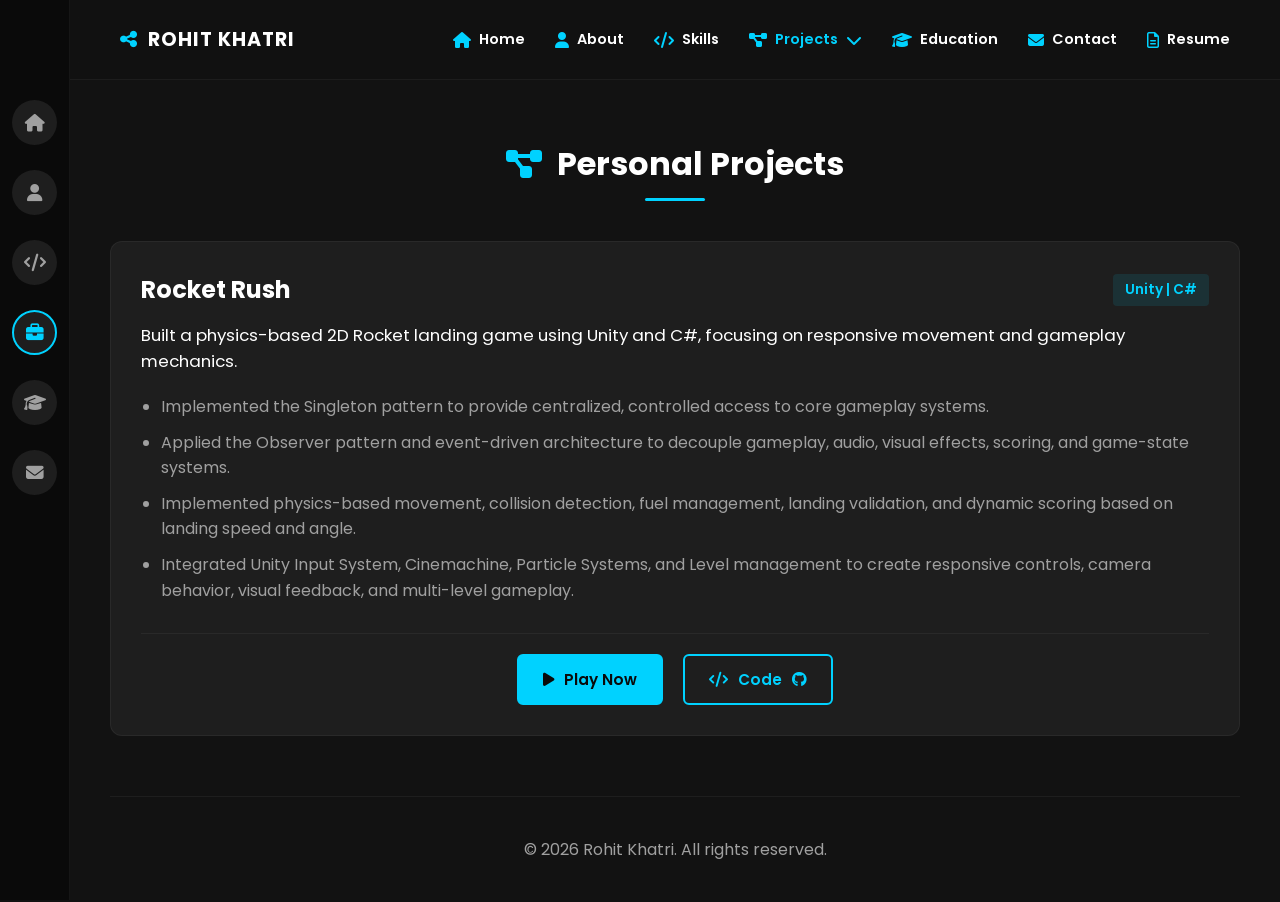
==== projects.html @ 92eca4d9 "Initial commit" ====
<!DOCTYPE html>
<html lang="en">
<head>
    <meta charset="UTF-8">
    <meta name="viewport" content="width=device-width, initial-scale=1.0">
    <title>Projects - Rohit Khatri</title>
    <!-- Google Fonts -->
    <link href="https://fonts.googleapis.com/css2?family=Poppins:wght@300;400;600;700&display=swap" rel="stylesheet">
    <!-- FontAwesome for Icons -->
    <link rel="stylesheet" href="https://cdnjs.cloudflare.com/ajax/libs/font-awesome/6.4.0/css/all.min.css">
    <link rel="stylesheet" href="style.css">
</head>
<body>

    <!-- Fixed Left Sidebar Navigation -->
    <aside class="sidebar">
        <!-- Links point back to index.html -->
        <a href="index.html#home" class="icon-btn" title="Home"><i class="fa-solid fa-house"></i></a>
        <a href="index.html#about" class="icon-btn" title="About"><i class="fa-solid fa-user"></i></a>
        <a href="index.html#skills" class="icon-btn" title="Skills"><i class="fa-solid fa-code"></i></a>
        <a href="#projects" class="icon-btn active" title="Projects"><i class="fa-solid fa-briefcase"></i></a>
        <a href="index.html#education" class="icon-btn" title="Education"><i class="fa-solid fa-graduation-cap"></i></a>
        <a href="index.html#contact" class="icon-btn" title="Contact"><i class="fa-solid fa-envelope"></i></a>
    </aside>

    <!-- Top Navigation -->
    <header class="top-nav">
        <div class="logo">
            <i class="fa-solid fa-share-nodes"></i> ROHIT KHATRI
        </div>
        <nav>
            <ul>
                <!-- Links point back to index.html -->
                <li><a href="index.html#home"><i class="fa-solid fa-house"></i> Home</a></li>
                <li><a href="index.html#about"><i class="fa-solid fa-user"></i> About</a></li>
                <li><a href="index.html#skills"><i class="fa-solid fa-code"></i> Skills</a></li>
                <li><a href="#projects" style="color: var(--accent-color);"><i class="fa-solid fa-diagram-project"></i> Projects <i class="fa-solid fa-chevron-down small-icon"></i></a></li>
                <li><a href="index.html#education"><i class="fa-solid fa-graduation-cap"></i> Education</a></li>
                <li><a href="index.html#contact"><i class="fa-solid fa-envelope"></i> Contact</a></li>
                <li><a href="Rohit_CV.pdf" target="_blank"><i class="fa-regular fa-file-lines"></i> Resume</a></li>
            </ul>
        </nav>
    </header>

    <main class="content-area">
        
        <!-- Projects Section -->
        <section id="projects" class="section-padding">
            <div class="section-header text-center">
                <h2><i class="fa-solid fa-diagram-project"></i> Personal Projects</h2>
                <div class="divider center"></div>
            </div>
            
            <div class="project-card box-card">
                <div class="project-header">
                    <h3>Rocket Rush</h3>
                    <span class="tech-stack">Unity | C#</span>
                </div>
                <p class="project-summary">Built a physics-based 2D Rocket landing game using Unity and C#, focusing on responsive movement and gameplay mechanics.</p>
                <ul class="project-details">
                    <li>Implemented the Singleton pattern to provide centralized, controlled access to core gameplay systems.</li>
                    <li>Applied the Observer pattern and event-driven architecture to decouple gameplay, audio, visual effects, scoring, and game-state systems.</li>
                    <li>Implemented physics-based movement, collision detection, fuel management, landing validation, and dynamic scoring based on landing speed and angle.</li>
                    <li>Integrated Unity Input System, Cinemachine, Particle Systems, and Level management to create responsive controls, camera behavior, visual feedback, and multi-level gameplay.</li>
                </ul>
                
                <!-- NEW: Action Buttons -->
                <div class="project-actions">
                    <a href="https://rocket-rush-game.netlify.app/" target="_blank" class="btn">
                        <i class="fa-solid fa-play"></i> Play Now
                    </a>
                    <a href="https://github.com/Rohitkhatrii/Rocket-Rush-Unity" target="_blank" class="btn btn-outline">
                        <i class="fa-solid fa-code"></i> Code <i class="fa-brands fa-github"></i>
                    </a>
                </div>
            </div>
        </section>

        <footer style="margin-top: auto;">
            <p>© 2026 Rohit Khatri. All rights reserved.</p>
        </footer>

    </main>

</body>
</html>
---- style.css ----
/* --- Base Theme & Reset --- */
:root {
    --bg-dark: #121212;
    --bg-darker: #0a0a0a;
    --bg-card: #1e1e1e;
    --accent-color: #00d2ff;
    --accent-hover: #00a8cc;
    --text-light: #ffffff;
    --text-muted: #a0a0a0;
    --font-main: 'Poppins', sans-serif;
}

html {
    scroll-behavior: smooth;
    scroll-padding-top: 100px;
}

* {
    margin: 0;
    padding: 0;
    box-sizing: border-box;
}

body {
    background-color: var(--bg-dark);
    color: var(--text-light);
    font-family: var(--font-main);
    display: flex;
    min-height: 100vh;
    overflow-x: hidden;
}

/* --- Layout & Typography Helpers --- */
.mt-2 { margin-top: 10px; }
.mt-4 { margin-top: 20px; }
.highlight { color: var(--accent-color); }
.text-center { text-align: center; }

.box-card {
    background-color: var(--bg-card);
    border-radius: 12px;
    padding: 30px;
    border: 1px solid rgba(255, 255, 255, 0.05);
    transition: transform 0.3s ease, border-color 0.3s ease;
}

.box-card:hover {
    transform: translateY(-5px);
    border-color: rgba(0, 210, 255, 0.3);
}

.section-padding {
    padding: 60px 0;
    width: 100%;
    max-width: 1200px;
}

.section-header {
    margin-bottom: 40px;
}

.section-header h2 {
    font-size: 2rem;
    font-weight: 700;
    display: flex;
    align-items: center;
    gap: 15px;
}

.section-header.text-center h2 {
    justify-content: center;
}

.section-header h2 i {
    color: var(--accent-color);
}

.divider {
    height: 3px;
    width: 60px;
    background-color: var(--accent-color);
    margin-top: 10px;
    border-radius: 2px;
}

.divider.center {
    margin: 10px auto 0 auto;
}

/* --- Left Sidebar Navigation --- */
.sidebar {
    width: 70px;
    background-color: var(--bg-darker);
    height: 100vh;
    position: fixed;
    left: 0;
    top: 0;
    display: flex;
    flex-direction: column;
    align-items: center;
    padding-top: 100px; 
    gap: 25px;
    border-right: 1px solid rgba(255,255,255,0.05);
    z-index: 100;
}

.icon-btn {
    width: 45px;
    height: 45px;
    border-radius: 50%;
    background-color: #1e1e1e;
    color: var(--text-muted);
    display: flex;
    justify-content: center;
    align-items: center;
    text-decoration: none;
    font-size: 1.1rem;
    transition: all 0.3s ease;
}

.icon-btn:hover {
    color: var(--accent-color);
    background-color: #2a2a2a;
}

.icon-btn.active {
    border: 2px solid var(--accent-color);
    color: var(--accent-color);
}

/* --- Top Navigation --- */
.top-nav {
    position: fixed;
    top: 0;
    left: 70px; 
    width: calc(100% - 70px);
    height: 80px;
    display: flex;
    justify-content: space-between;
    align-items: center;
    padding: 0 50px;
    background-color: rgba(18, 18, 18, 0.95);
    backdrop-filter: blur(10px);
    z-index: 99;
    border-bottom: 1px solid rgba(255,255,255,0.05);
}

.logo {
    font-size: 1.2rem;
    font-weight: 700;
    letter-spacing: 1px;
    display: flex;
    align-items: center;
    gap: 10px;
}

.logo i { color: var(--accent-color); }

.top-nav nav ul {
    list-style: none;
    display: flex;
    gap: 30px;
}

.top-nav nav a {
    text-decoration: none;
    color: var(--text-light);
    font-size: 0.9rem;
    font-weight: 600;
    display: flex;
    align-items: center;
    gap: 8px;
    transition: color 0.3s ease;
}

.top-nav nav a i {
    color: var(--accent-color);
    font-size: 1rem;
}

.top-nav nav a:hover {
    color: var(--accent-color);
}

/* --- Main Content Area --- */
.content-area {
    margin-left: 70px;
    margin-top: 80px;
    width: calc(100% - 70px);
    display: flex;
    flex-direction: column;
    align-items: center;
    padding: 0 40px;
}

/* --- Hero Section --- */
.hero-section {
    display: flex;
    align-items: center;
    justify-content: space-between;
    min-height: calc(100vh - 80px);
    gap: 50px;
}

.hero-text {
    flex: 1;
    max-width: 600px;
}

.hero-text h1 {
    font-size: 3.5rem;
    font-weight: 700;
    margin-bottom: 20px;
    line-height: 1.2;
}

.hero-text p {
    font-size: 1.1rem;
    color: var(--text-muted);
    line-height: 1.8;
    margin-bottom: 40px;
}

.hero-buttons {
    display: flex;
    gap: 15px;
    flex-wrap: wrap;
}

.btn {
    background-color: var(--accent-color);
    color: var(--bg-darker);
    text-decoration: none;
    padding: 12px 24px;
    border-radius: 6px;
    font-weight: 600;
    font-size: 0.95rem;
    display: flex;
    align-items: center;
    gap: 10px;
    transition: all 0.3s ease;
    border: 2px solid var(--accent-color);
}

.btn:hover {
    background-color: var(--accent-hover);
    border-color: var(--accent-hover);
    transform: translateY(-2px);
}

.btn-outline {
    background-color: transparent;
    color: var(--accent-color);
}

.btn-outline:hover {
    background-color: rgba(0, 210, 255, 0.1);
    color: var(--accent-color);
}

.hero-image {
    flex: 1;
    display: flex;
    justify-content: flex-end;
}

.hero-image img {
    width: 350px; 
    height: auto;
    object-fit: contain; 
    border-radius: 12px;
    box-shadow: 0 10px 30px rgba(0,0,0,0.5);
    border: 1px solid rgba(0, 210, 255, 0.2);
    background-color: var(--bg-card); 
}

/* --- About Section --- */
.about-content p {
    color: var(--text-muted);
    line-height: 1.8;
    font-size: 1.05rem;
}

.about-highlights {
    display: grid;
    grid-template-columns: repeat(auto-fit, minmax(250px, 1fr));
    gap: 30px;
    margin-top: 35px;
    padding-top: 30px;
    border-top: 1px solid rgba(255,255,255,0.05);
}

.highlight-item {
    display: flex;
    align-items: flex-start;
    gap: 15px;
}

.highlight-item i {
    color: var(--accent-color);
    font-size: 1.8rem;
    margin-top: 2px;
}

.highlight-text {
    display: flex;
    flex-direction: column;
}

.highlight-text h4 {
    color: #fff;
    font-size: 1.15rem;
    font-weight: 600;
    margin-bottom: 4px;
}

.highlight-text p {
    color: var(--text-muted);
    font-size: 0.9rem;
    line-height: 1.5;
    margin: 0;
}

/* --- Skills Section --- */
.skills-grid-new {
    display: grid;
    grid-template-columns: repeat(auto-fit, minmax(320px, 1fr));
    gap: 25px;
}

.skill-card-new {
    display: flex;
    flex-direction: column;
    padding: 25px;
}

.skill-head {
    display: flex;
    align-items: center;
    gap: 15px;
    margin-bottom: 15px;
}

.skill-icon {
    width: 40px;
    height: 40px;
    background-color: var(--accent-color);
    border-radius: 50%;
    display: flex;
    justify-content: center;
    align-items: center;
    color: var(--bg-darker);
    font-size: 1.1rem;
}

.skill-head h3 {
    font-size: 1.3rem;
    color: #fff;
    font-weight: 600;
}

.skill-desc {
    color: var(--text-muted);
    font-size: 0.95rem;
    line-height: 1.6;
    margin-bottom: 25px;
    flex-grow: 1;
}

.skill-tags {
    display: flex;
    flex-wrap: wrap;
    gap: 10px;
}

.skill-tag {
    background-color: transparent;
    border: 1px solid rgba(0, 210, 255, 0.3);
    color: var(--accent-color);
    padding: 6px 14px;
    border-radius: 20px; 
    font-size: 0.85rem;
    font-weight: 500;
    transition: all 0.3s ease;
}

.skill-tag:hover {
    background-color: rgba(0, 210, 255, 0.1);
    border-color: var(--accent-color);
}

/* --- Projects Section --- */
.project-header {
    display: flex;
    justify-content: space-between;
    align-items: center;
    margin-bottom: 15px;
    flex-wrap: wrap;
    gap: 10px;
}

.project-header h3 {
    font-size: 1.5rem;
    color: #fff;
}

.tech-stack {
    background: rgba(0, 210, 255, 0.1);
    color: var(--accent-color);
    padding: 6px 12px;
    border-radius: 4px;
    font-size: 0.85rem;
    font-weight: 600;
}

.project-summary {
    color: #fff;
    margin-bottom: 20px;
    font-size: 1.05rem;
}

.project-details {
    padding-left: 20px;
    color: var(--text-muted);
}

.project-details li {
    margin-bottom: 10px;
    line-height: 1.6;
}

/* NEW: Project Action Buttons Container */
.project-actions {
    display: flex;
    justify-content: center;
    gap: 20px;
    margin-top: 30px;
    padding-top: 20px;
    border-top: 1px solid rgba(255, 255, 255, 0.05);
}

/* --- Education Section --- */
.edu-header {
    display: flex;
    justify-content: space-between;
    align-items: center;
    margin-bottom: 5px;
    flex-wrap: wrap;
}

.edu-header h3 {
    font-size: 1.3rem;
}

.edu-date {
    background: rgba(255,255,255,0.05);
    padding: 4px 10px;
    border-radius: 4px;
    font-size: 0.9rem;
    color: var(--text-muted);
}

/* --- Contact Section --- */
.contact-container {
    max-width: 600px;
    margin: 0 auto;
    display: flex;
    flex-direction: column;
    gap: 15px;
}

.contact-row {
    display: flex;
    justify-content: space-between;
    align-items: center;
    padding: 20px 25px;
    margin-bottom: 0;
}

.contact-left {
    display: flex;
    align-items: center;
    gap: 20px;
}

.contact-icon {
    width: 45px;
    height: 45px;
    background-color: var(--accent-color);
    border-radius: 50%;
    display: flex;
    justify-content: center;
    align-items: center;
    color: var(--bg-darker);
    font-size: 1.2rem;
}

.contact-text {
    display: flex;
    flex-direction: column;
}

.contact-label {
    font-size: 0.85rem;
    color: var(--text-muted);
    margin-bottom: 2px;
}

.contact-value {
    font-size: 1.05rem;
    color: #fff;
    font-weight: 500;
}

.copy-btn {
    color: var(--text-muted);
    font-size: 1.2rem;
    cursor: pointer;
    transition: color 0.3s ease;
}

.copy-btn:hover {
    color: var(--accent-color);
}

.social-footer {
    display: flex;
    justify-content: center;
    gap: 15px;
    margin-top: 30px;
}

.social-circle {
    width: 45px;
    height: 45px;
    background-color: var(--bg-card);
    border-radius: 50%;
    display: flex;
    justify-content: center;
    align-items: center;
    color: var(--text-muted);
    text-decoration: none;
    font-size: 1.2rem;
    border: 1px solid rgba(255,255,255,0.05);
    transition: all 0.3s ease;
}

.social-circle:hover {
    color: var(--bg-darker);
    background-color: var(--accent-color);
    border-color: var(--accent-color);
    transform: translateY(-3px);
}

/* --- Footer --- */
footer {
    width: 100%;
    text-align: center;
    padding: 40px 0;
    color: var(--text-muted);
    border-top: 1px solid rgba(255,255,255,0.05);
    margin-top: 20px;
}

/* --- Responsive Design --- */
@media (max-width: 1024px) {
    .hero-section {
        flex-direction: column-reverse;
        text-align: center;
        justify-content: center;
        padding-top: 40px;
    }
    
    .hero-image {
        justify-content: center;
    }
    
    .hero-buttons {
        justify-content: center;
    }
}

@media (max-width: 768px) {
    .sidebar {
        display: none;
    }
    
    .top-nav {
        left: 0;
        width: 100%;
        padding: 0 20px;
    }
    
    .content-area {
        margin-left: 0;
        width: 100%;
        padding: 0 20px;
    }
    
    .top-nav nav {
        display: none;
    }
    
    .contact-row {
        padding: 15px;
    }
    
    .contact-value {
        font-size: 0.95rem;
    }
    
    .project-actions {
        flex-direction: column;
    }
}
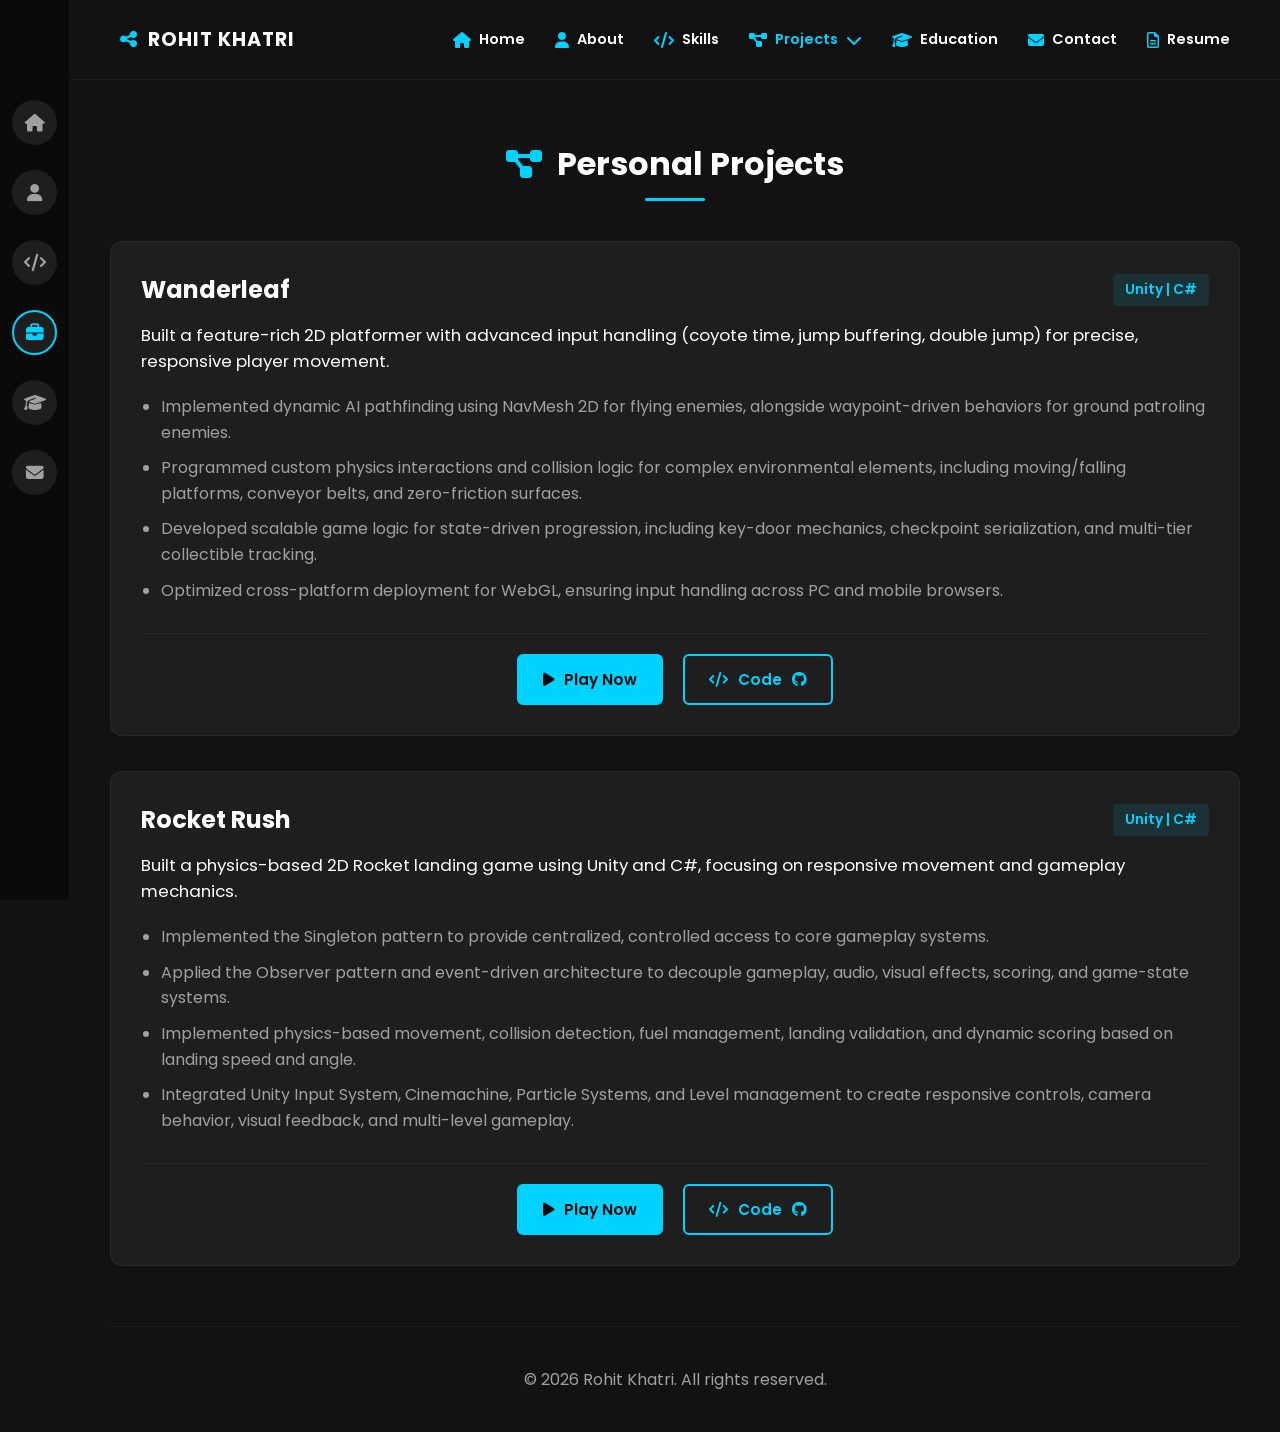
==== commit 1d3a6d3d: "added new game project" ====
--- a/projects.html
+++ b/projects.html
@@ -51,28 +51,57 @@
                 <div class="divider center"></div>
             </div>
             
-            <div class="project-card box-card">
-                <div class="project-header">
-                    <h3>Rocket Rush</h3>
-                    <span class="tech-stack">Unity | C#</span>
+            <!-- Flex container added to space out multiple project cards perfectly -->
+            <div style="display: flex; flex-direction: column; gap: 35px;">
+                
+                <!-- NEW PROJECT: Wanderleaf -->
+                <div class="project-card box-card">
+                    <div class="project-header">
+                        <h3>Wanderleaf</h3>
+                        <span class="tech-stack">Unity | C#</span>
+                    </div>
+                    <p class="project-summary">Built a feature-rich 2D platformer with advanced input handling (coyote time, jump buffering, double jump) for precise, responsive player movement.</p>
+                    <ul class="project-details">
+                        <li>Implemented dynamic AI pathfinding using NavMesh 2D for flying enemies, alongside waypoint-driven behaviors for ground patroling enemies.</li>
+                        <li>Programmed custom physics interactions and collision logic for complex environmental elements, including moving/falling platforms, conveyor belts, and zero-friction surfaces.</li>
+                        <li>Developed scalable game logic for state-driven progression, including key-door mechanics, checkpoint serialization, and multi-tier collectible tracking.</li>
+                        <li>Optimized cross-platform deployment for WebGL, ensuring input handling across PC and mobile browsers.</li>
+                    </ul>
+                    
+                    <div class="project-actions">
+                        <a href="https://wanderleaf-game.netlify.app/" target="_blank" class="btn">
+                            <i class="fa-solid fa-play"></i> Play Now
+                        </a>
+                        <a href="https://github.com/Rohitkhatrii/Wanderleaf" target="_blank" class="btn btn-outline">
+                            <i class="fa-solid fa-code"></i> Code <i class="fa-brands fa-github"></i>
+                        </a>
+                    </div>
                 </div>
-                <p class="project-summary">Built a physics-based 2D Rocket landing game using Unity and C#, focusing on responsive movement and gameplay mechanics.</p>
-                <ul class="project-details">
-                    <li>Implemented the Singleton pattern to provide centralized, controlled access to core gameplay systems.</li>
-                    <li>Applied the Observer pattern and event-driven architecture to decouple gameplay, audio, visual effects, scoring, and game-state systems.</li>
-                    <li>Implemented physics-based movement, collision detection, fuel management, landing validation, and dynamic scoring based on landing speed and angle.</li>
-                    <li>Integrated Unity Input System, Cinemachine, Particle Systems, and Level management to create responsive controls, camera behavior, visual feedback, and multi-level gameplay.</li>
-                </ul>
-                
-                <!-- NEW: Action Buttons -->
-                <div class="project-actions">
-                    <a href="https://rocket-rush-game.netlify.app/" target="_blank" class="btn">
-                        <i class="fa-solid fa-play"></i> Play Now
-                    </a>
-                    <a href="https://github.com/Rohitkhatrii/Rocket-Rush-Unity" target="_blank" class="btn btn-outline">
-                        <i class="fa-solid fa-code"></i> Code <i class="fa-brands fa-github"></i>
-                    </a>
+
+                <!-- PROJECT: Rocket Rush -->
+                <div class="project-card box-card">
+                    <div class="project-header">
+                        <h3>Rocket Rush</h3>
+                        <span class="tech-stack">Unity | C#</span>
+                    </div>
+                    <p class="project-summary">Built a physics-based 2D Rocket landing game using Unity and C#, focusing on responsive movement and gameplay mechanics.</p>
+                    <ul class="project-details">
+                        <li>Implemented the Singleton pattern to provide centralized, controlled access to core gameplay systems.</li>
+                        <li>Applied the Observer pattern and event-driven architecture to decouple gameplay, audio, visual effects, scoring, and game-state systems.</li>
+                        <li>Implemented physics-based movement, collision detection, fuel management, landing validation, and dynamic scoring based on landing speed and angle.</li>
+                        <li>Integrated Unity Input System, Cinemachine, Particle Systems, and Level management to create responsive controls, camera behavior, visual feedback, and multi-level gameplay.</li>
+                    </ul>
+                    
+                    <div class="project-actions">
+                        <a href="https://rocket-rush-game.netlify.app/" target="_blank" class="btn">
+                            <i class="fa-solid fa-play"></i> Play Now
+                        </a>
+                        <a href="https://github.com/Rohitkhatrii/Rocket-Rush-Unity" target="_blank" class="btn btn-outline">
+                            <i class="fa-solid fa-code"></i> Code <i class="fa-brands fa-github"></i>
+                        </a>
+                    </div>
                 </div>
+
             </div>
         </section>
 
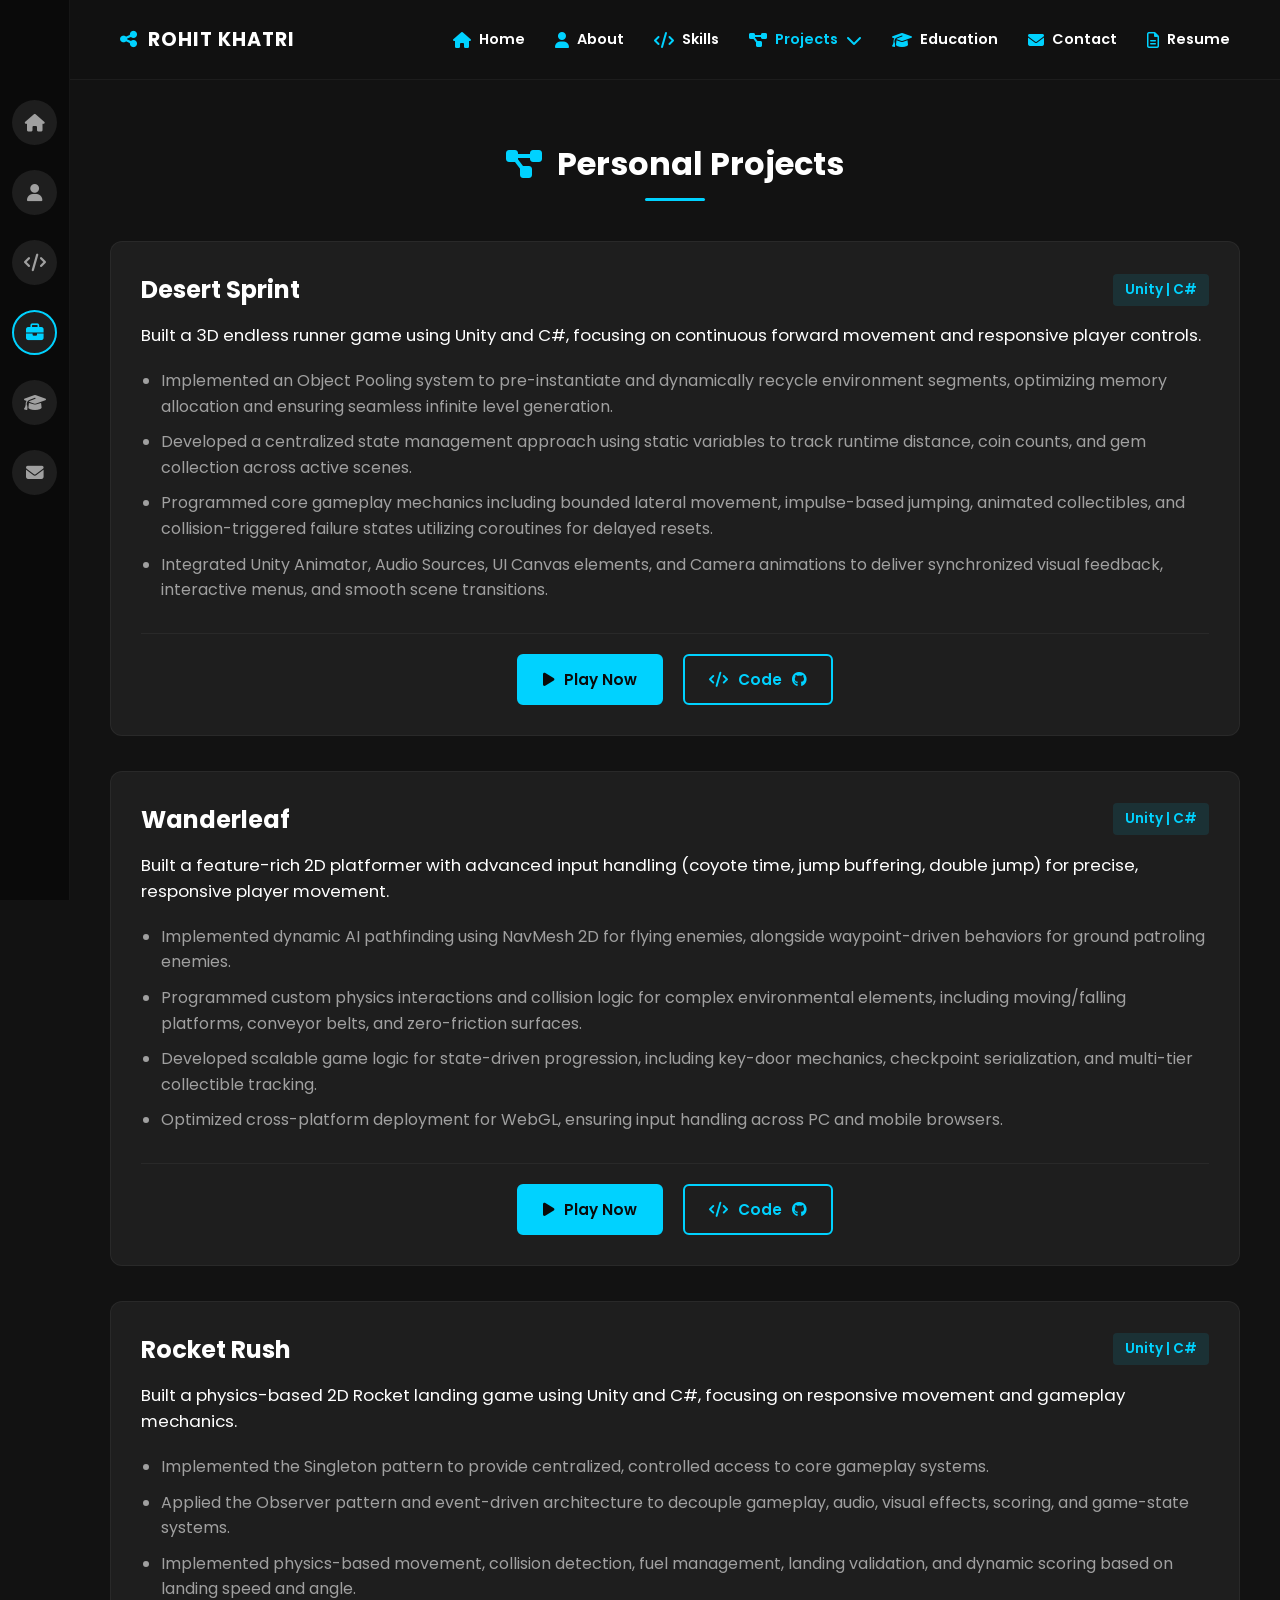
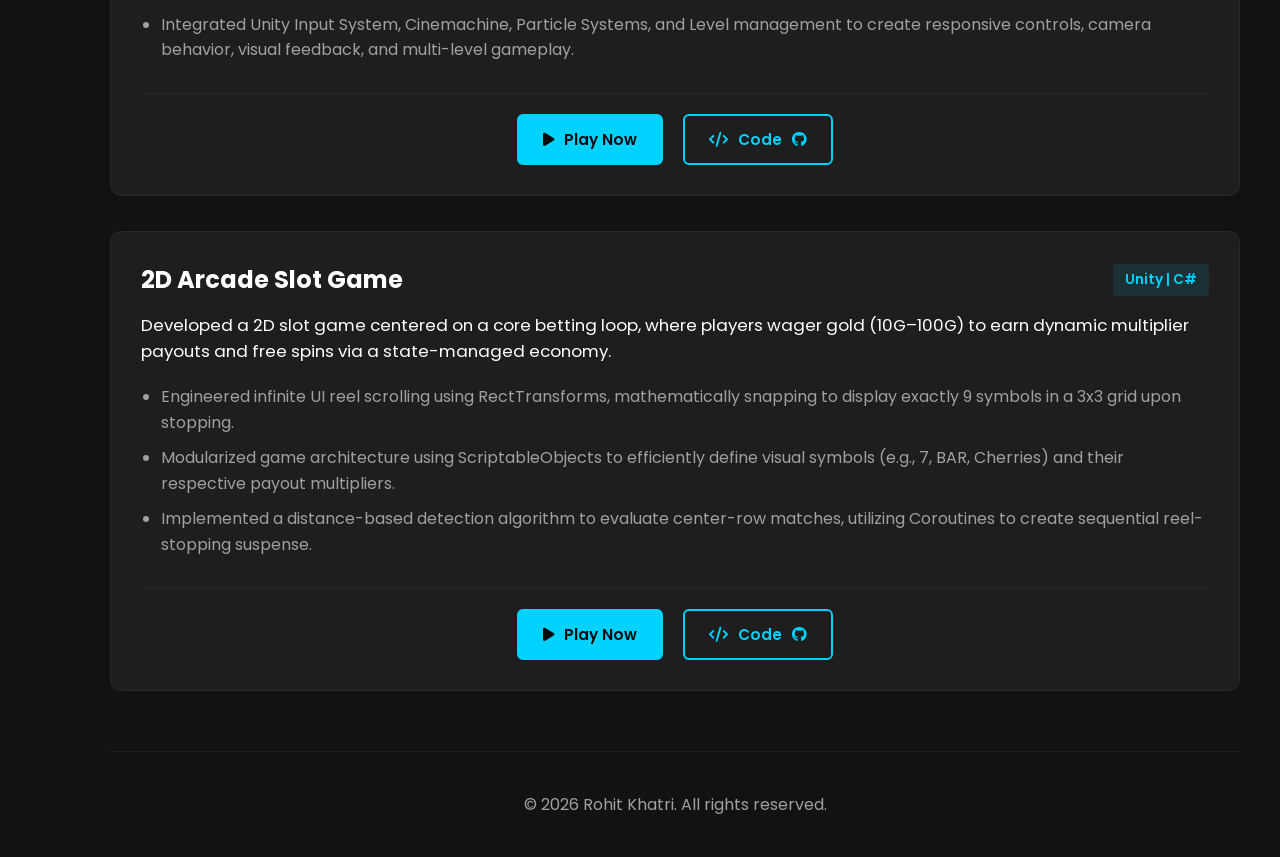
==== commit de35842b: "Add 2 Games" ====
--- a/projects.html
+++ b/projects.html
@@ -54,6 +54,30 @@
             <!-- Flex container added to space out multiple project cards perfectly -->
             <div style="display: flex; flex-direction: column; gap: 35px;">
                 
+                <!-- PROJECT: Desert Sprint -->
+                <div class="project-card box-card">
+                    <div class="project-header">
+                        <h3>Desert Sprint</h3>
+                        <span class="tech-stack">Unity | C#</span>
+                    </div>
+                    <p class="project-summary">Built a 3D endless runner game using Unity and C#, focusing on continuous forward movement and responsive player controls.</p>
+                    <ul class="project-details">
+                        <li>Implemented an Object Pooling system to pre-instantiate and dynamically recycle environment segments, optimizing memory allocation and ensuring seamless infinite level generation.</li>
+                        <li>Developed a centralized state management approach using static variables to track runtime distance, coin counts, and gem collection across active scenes.</li>
+                        <li>Programmed core gameplay mechanics including bounded lateral movement, impulse-based jumping, animated collectibles, and collision-triggered failure states utilizing coroutines for delayed resets.</li>
+                        <li>Integrated Unity Animator, Audio Sources, UI Canvas elements, and Camera animations to deliver synchronized visual feedback, interactive menus, and smooth scene transitions.</li>
+                    </ul>
+                    
+                    <div class="project-actions">
+                        <a href="https://rohitkhatrii.github.io/Desert-Sprint/" target="_blank" class="btn">
+                            <i class="fa-solid fa-play"></i> Play Now
+                        </a>
+                        <a href="https://github.com/Rohitkhatrii/Desert-Sprint" target="_blank" class="btn btn-outline">
+                            <i class="fa-solid fa-code"></i> Code <i class="fa-brands fa-github"></i>
+                        </a>
+                    </div>
+                </div>
+
                 <!-- NEW PROJECT: Wanderleaf -->
                 <div class="project-card box-card">
                     <div class="project-header">
@@ -102,6 +126,29 @@
                     </div>
                 </div>
 
+                <!-- PROJECT: 2D Arcade Slot Game -->
+                <div class="project-card box-card">
+                    <div class="project-header">
+                        <h3>2D Arcade Slot Game</h3>
+                        <span class="tech-stack">Unity | C#</span>
+                    </div>
+                    <p class="project-summary">Developed a 2D slot game centered on a core betting loop, where players wager gold (10G–100G) to earn dynamic multiplier payouts and free spins via a state-managed economy.</p>
+                    <ul class="project-details">
+                        <li>Engineered infinite UI reel scrolling using RectTransforms, mathematically snapping to display exactly 9 symbols in a 3x3 grid upon stopping.</li>
+                        <li>Modularized game architecture using ScriptableObjects to efficiently define visual symbols (e.g., 7, BAR, Cherries) and their respective payout multipliers.</li>
+                        <li>Implemented a distance-based detection algorithm to evaluate center-row matches, utilizing Coroutines to create sequential reel-stopping suspense.</li>
+                    </ul>
+                    
+                    <div class="project-actions">
+                        <a href="https://rohitkhatrii.github.io/2D-Arcade-Slot-Game/WebGL/" target="_blank" class="btn">
+                            <i class="fa-solid fa-play"></i> Play Now
+                        </a>
+                        <a href="https://github.com/Rohitkhatrii/2D-Arcade-Slot-Game" target="_blank" class="btn btn-outline">
+                            <i class="fa-solid fa-code"></i> Code <i class="fa-brands fa-github"></i>
+                        </a>
+                    </div>
+                </div>
+
             </div>
         </section>
 
